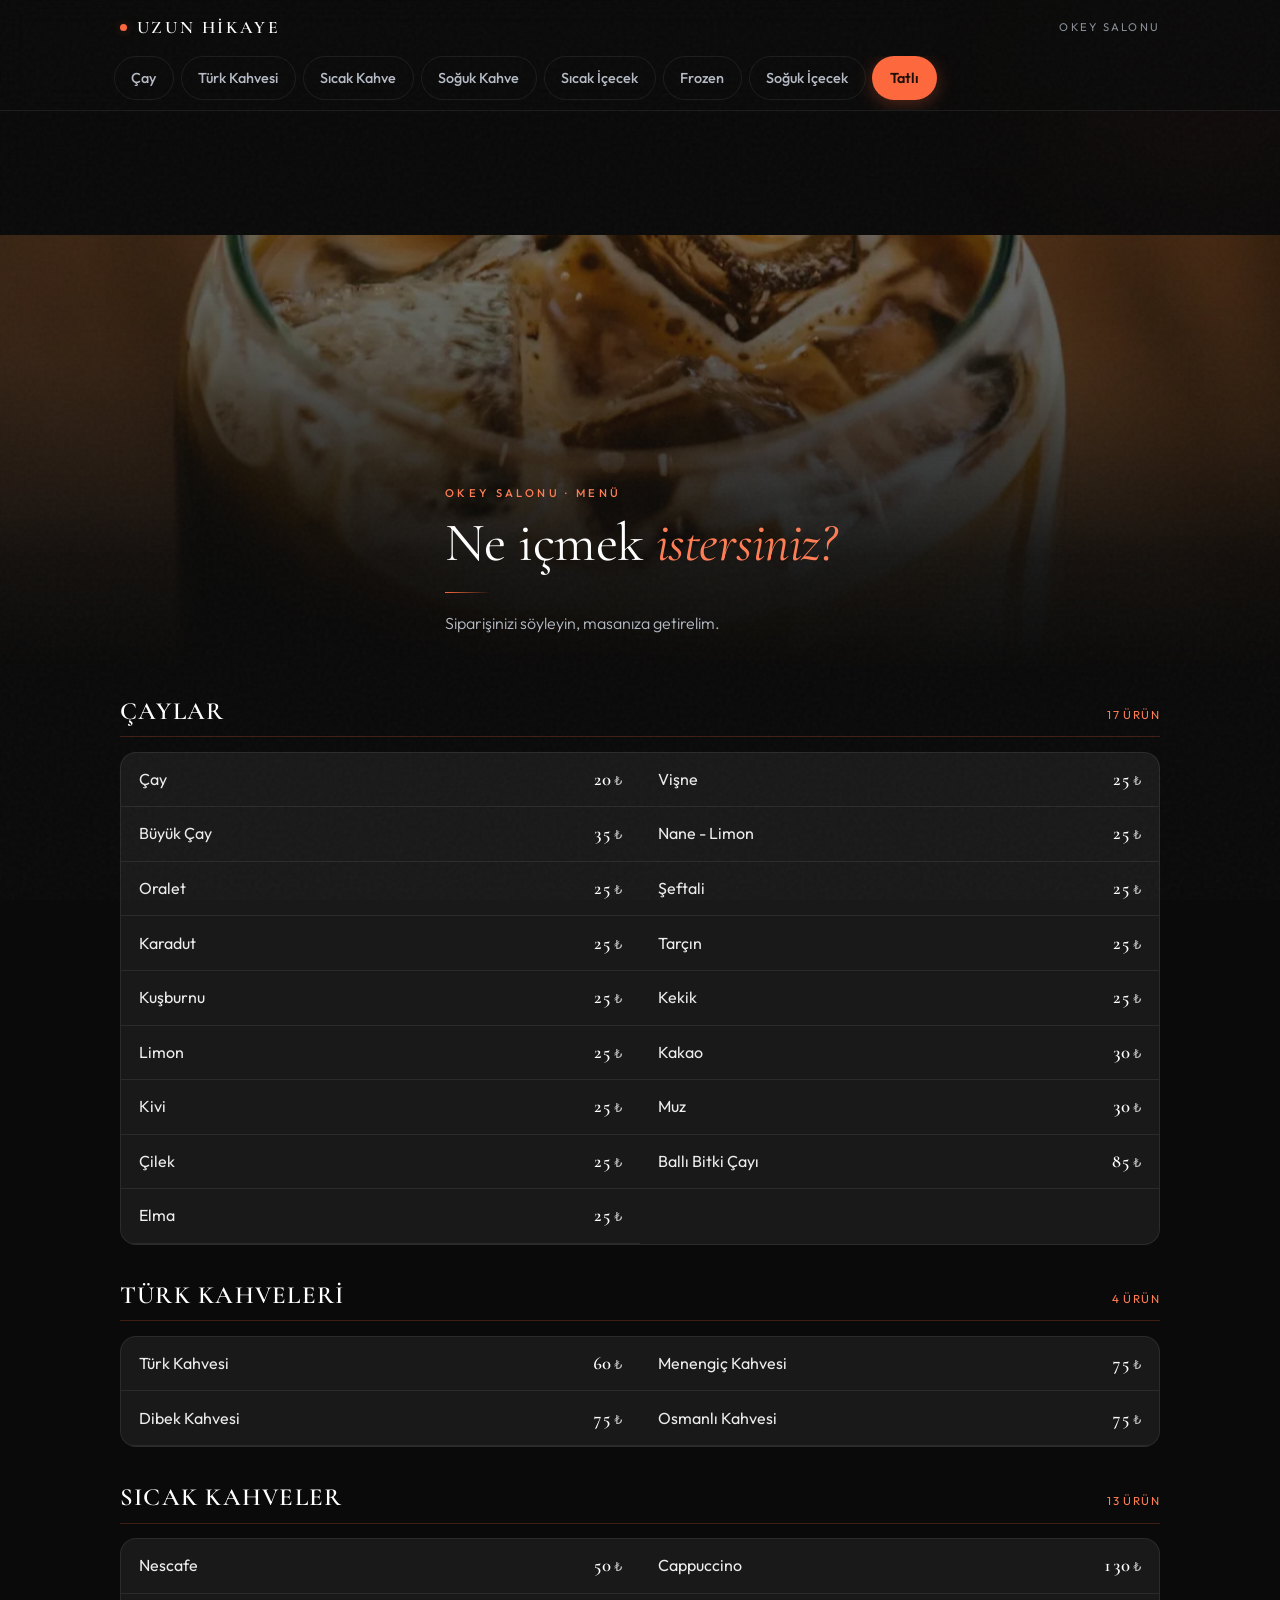
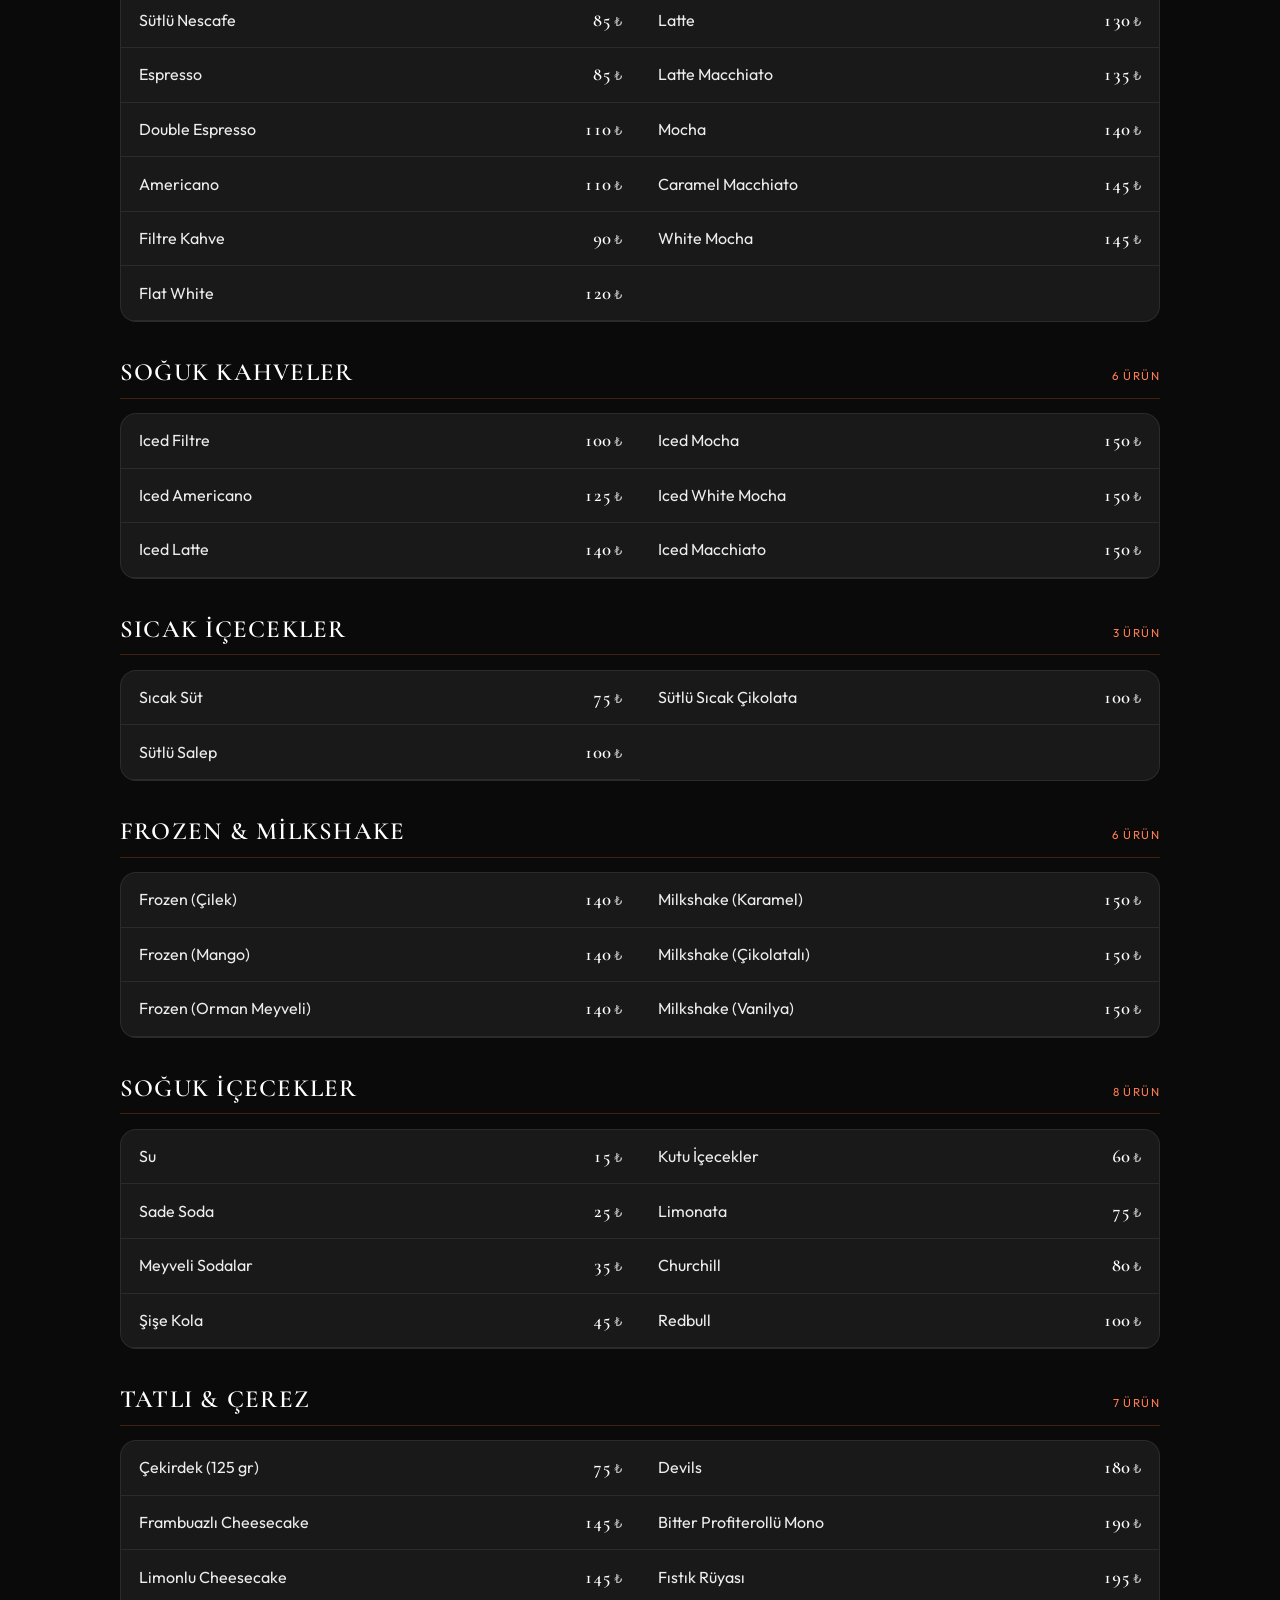
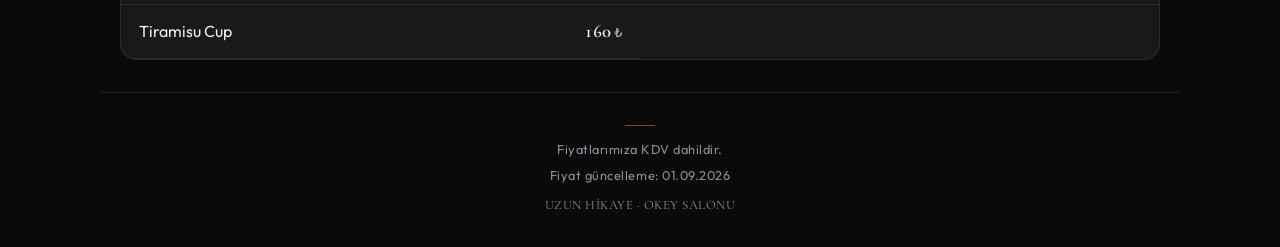
==== index.html @ c8052c1b "feat: menü verisi, mobil düzeltmeler ve QR yönlendirme katmanı - 01.09.2026 tarihli menü panosundaki" ====
<!DOCTYPE html>
<html lang="tr">
<head>
  <meta charset="UTF-8" />
  <meta name="viewport" content="width=device-width, initial-scale=1.0, viewport-fit=cover" />
  <meta name="theme-color" content="#0a0a0a" />
  <meta name="description" content="Uzun Hikaye Okey Salonu — çay, kahve, soğuk içecek ve tatlı menüsü." />
  <title>Uzun Hikaye — Menü</title>

  <link rel="preconnect" href="https://fonts.googleapis.com" />
  <link rel="preconnect" href="https://fonts.gstatic.com" crossorigin />
  <link href="https://fonts.googleapis.com/css2?family=Cormorant+Garamond:ital,wght@0,400;0,600;1,400&family=Outfit:wght@300;400;500;600&display=swap" rel="stylesheet" />
  <link rel="stylesheet" href="css/style.css" />

  <!-- Hero görselini erken çek: LCP. Telefonda küçük dosya insin. -->
  <link rel="preload" as="image" href="assets/images/hero-sm.webp" type="image/webp"
        media="(max-width: 600px)" />
  <link rel="preload" as="image" href="assets/images/hero.webp" type="image/webp"
        media="(min-width: 601px)" />
  <link rel="preload" as="fetch" href="data/menu.json" crossorigin />
</head>
<body>

  <div class="loader" id="loader">
    <div class="loader-inner">
      <span class="loader-dot"></span>
      <span class="loader-text">Uzun Hikaye</span>
    </div>
  </div>

  <div class="grain" aria-hidden="true"></div>
  <div class="glow" aria-hidden="true"></div>

  <!-- Header + sekmeler tek sticky blok: tek backdrop-filter katmanı -->
  <div class="nav" id="nav">
    <header class="header">
      <div class="header-brand">
        <span class="header-dot" aria-hidden="true"></span>
        <span class="header-name" id="salon-name">Uzun Hikaye</span>
      </div>
      <span class="header-label" id="salon-tag">Menü</span>
    </header>

    <nav class="tabs-track" id="tabs-track" aria-label="Menü kategorileri">
      <div class="tabs" id="tabs" role="tablist">
        <span class="tabs-indicator" id="tabs-indicator" aria-hidden="true"></span>
      </div>
    </nav>
  </div>

  <section class="hero" id="hero">
    <div class="hero-bg-wrap">
      <div class="hero-bg" id="hero-bg"></div>
    </div>
    <div class="hero-overlay" aria-hidden="true"></div>

    <div class="hero-content">
      <p class="hero-eyebrow anim-fade-up" style="--d:0.05s">İçecek Menüsü</p>
      <h1 class="hero-title anim-fade-up" id="hero-title" style="--d:0.15s">
        Ne içmek <em>istersiniz?</em>
      </h1>
      <div class="hero-rule anim-fade-up" style="--d:0.25s" aria-hidden="true"></div>
      <p class="hero-sub anim-fade-up" id="hero-sub" style="--d:0.32s">
        Siparişinizi söyleyin, masanıza getirelim.
      </p>
    </div>
  </section>

  <main class="menu" id="menu">
    <div class="state">
      <span class="state-spinner" aria-hidden="true"></span>
      Menü yükleniyor…
    </div>
  </main>

  <noscript>
    <p class="noscript">
      Menüyü görmek için tarayıcınızda JavaScript'in açık olması gerekiyor.
    </p>
  </noscript>

  <footer class="footer">
    <div class="footer-line" aria-hidden="true"></div>
    <p id="footer-kdv">Fiyatlarımıza KDV dahildir.</p>
    <p id="footer-date"></p>
    <p class="footer-brand">Uzun Hikaye · Okey Salonu</p>
  </footer>

  <button class="to-top" id="to-top" type="button" aria-label="Menünün başına dön">
    <svg width="18" height="18" viewBox="0 0 16 16" fill="none" aria-hidden="true">
      <path d="M8 13V3M4 7l4-4 4 4" stroke="currentColor" stroke-width="1.6"
            stroke-linecap="round" stroke-linejoin="round"/>
    </svg>
  </button>

  <script src="js/app.js"></script>
</body>
</html>
---- css/style.css ----
:root {
  /* Marka — fiziksel menüdeki turuncu */
  --accent: #fe683c;
  --accent-strong: #ff7d55;
  --accent-soft: rgba(254, 104, 60, 0.14);
  --accent-glow: rgba(254, 104, 60, 0.3);

  --bg: #0a0a0a;
  --bg-elevated: #141414;
  --bg-card: #191919;
  --bg-card-hover: #212121;

  /* Kontrast: tümü --bg üzerinde 4.5:1 üstü */
  --text-primary: #ffffff;
  --text-secondary: #b6bcc6;
  --text-muted: #8a9099;

  --border: rgba(254, 104, 60, 0.22);
  --border-subtle: rgba(255, 255, 255, 0.08);

  --nav-height: 108px; /* header + tab bar, tek sticky blok */
  --safe-top: env(safe-area-inset-top, 0px);
  --safe-bottom: env(safe-area-inset-bottom, 0px);
  --safe-left: env(safe-area-inset-left, 0px);
  --safe-right: env(safe-area-inset-right, 0px);

  --font-display: "Cormorant Garamond", Georgia, serif;
  --font-body: "Outfit", system-ui, -apple-system, sans-serif;

  --ease-out: cubic-bezier(0.22, 1, 0.36, 1);
  --ease-spring: cubic-bezier(0.34, 1.4, 0.64, 1);

  /* z-index ölçeği */
  --z-glow: 0;
  --z-content: 1;
  --z-nav: 50;
  --z-grain: 60;
  --z-loader: 100;
}

*,
*::before,
*::after {
  box-sizing: border-box;
  margin: 0;
  padding: 0;
}

html {
  scroll-behavior: smooth;
  -webkit-text-size-adjust: 100%;
}

body {
  font-family: var(--font-body);
  background: var(--bg);
  color: var(--text-primary);
  min-height: 100dvh;
  font-size: 1rem;
  line-height: 1.6;
  -webkit-font-smoothing: antialiased;
  overflow-x: hidden;
  /* Gri tap flash yerine kendi :active durumumuz */
  -webkit-tap-highlight-color: transparent;
}

img {
  display: block;
  max-width: 100%;
}

:focus-visible {
  outline: 2px solid var(--accent-strong);
  outline-offset: 3px;
  border-radius: 6px;
}

/* ── Doku ── */
.grain {
  position: fixed;
  inset: 0;
  z-index: var(--z-grain);
  pointer-events: none;
  opacity: 0.03;
  background-image: url("data:image/svg+xml,%3Csvg viewBox='0 0 256 256' xmlns='http://www.w3.org/2000/svg'%3E%3Cfilter id='n'%3E%3CfeTurbulence type='fractalNoise' baseFrequency='0.85' numOctaves='4' stitchTiles='stitch'/%3E%3C/filter%3E%3Crect width='100%25' height='100%25' filter='url(%23n)'/%3E%3C/svg%3E");
}

/* Tek sabit parıltı — sonsuz animasyon yok (pil) */
.glow {
  position: fixed;
  z-index: var(--z-glow);
  width: 300px;
  height: 300px;
  top: -90px;
  right: -70px;
  border-radius: 50%;
  filter: blur(90px);
  background: var(--accent-glow);
  opacity: 0.22;
  pointer-events: none;
}

/* ── Açılış ── */
.loader {
  position: fixed;
  inset: 0;
  z-index: var(--z-loader);
  display: grid;
  place-items: center;
  background: var(--bg);
  transition: opacity 0.35s var(--ease-out), visibility 0.35s;
}

.loader-inner {
  display: flex;
  flex-direction: column;
  align-items: center;
  gap: 0.85rem;
}

.loader-dot {
  width: 8px;
  height: 8px;
  border-radius: 50%;
  background: var(--accent);
  animation: pulse 1.1s ease-in-out infinite;
}

.loader-text {
  font-family: var(--font-display);
  font-size: 1.05rem;
  letter-spacing: 0.22em;
  text-transform: uppercase;
  color: var(--text-secondary);
}

@keyframes pulse {
  0%, 100% { opacity: 0.35; transform: scale(0.85); }
  50%      { opacity: 1;    transform: scale(1); }
}

body.loaded .loader {
  opacity: 0;
  visibility: hidden;
  pointer-events: none;
}

/* ── Giriş animasyonları ── */
.anim-fade-up {
  opacity: 0;
  transform: translateY(14px);
  animation: fadeUp 0.7s var(--ease-out) forwards;
  animation-delay: var(--d, 0s);
}

@keyframes fadeUp {
  to { opacity: 1; transform: none; }
}

.reveal {
  opacity: 0;
  transform: translateY(20px);
  transition: opacity 0.5s var(--ease-out), transform 0.5s var(--ease-out);
}

.reveal.visible {
  opacity: 1;
  transform: none;
}

/* ── Sticky navigasyon (header + sekmeler tek blok, tek blur) ── */
.nav {
  position: sticky;
  top: 0;
  z-index: var(--z-nav);
  background: rgba(10, 10, 10, 0.9);
  backdrop-filter: blur(14px);
  -webkit-backdrop-filter: blur(14px);
  border-bottom: 1px solid var(--border-subtle);
  padding-top: var(--safe-top);
}

.header {
  display: flex;
  align-items: center;
  justify-content: space-between;
  gap: 0.75rem;
  height: 56px;
  padding: 0 calc(1.25rem + var(--safe-left)) 0 calc(1.25rem + var(--safe-right));
}

.header-brand {
  display: flex;
  align-items: center;
  gap: 0.6rem;
  min-width: 0;
}

.header-dot {
  flex-shrink: 0;
  width: 7px;
  height: 7px;
  border-radius: 50%;
  background: var(--accent);
  box-shadow: 0 0 10px var(--accent-glow);
}

.header-name {
  font-family: var(--font-display);
  font-size: 1.1rem;
  font-weight: 600;
  letter-spacing: 0.15em;
  text-transform: uppercase;
  white-space: nowrap;
  overflow: hidden;
  text-overflow: ellipsis;
}

.header-label {
  flex-shrink: 0;
  font-size: 0.7rem;
  letter-spacing: 0.2em;
  text-transform: uppercase;
  color: var(--text-muted);
}

/* ── Kategori sekmeleri ── */
.tabs-track {
  position: relative;
}

/* Kaydırılabilir olduğunu belli eden kenar solmaları */
.tabs-track::before,
.tabs-track::after {
  content: "";
  position: absolute;
  top: 0;
  bottom: 0;
  width: 28px;
  pointer-events: none;
  z-index: 2;
  transition: opacity 0.25s;
}

.tabs-track::before {
  left: 0;
  background: linear-gradient(90deg, rgba(10, 10, 10, 0.95), transparent);
  opacity: 0;
}

.tabs-track::after {
  right: 0;
  background: linear-gradient(270deg, rgba(10, 10, 10, 0.95), transparent);
}

.tabs-track[data-at-start="false"]::before { opacity: 1; }
.tabs-track[data-at-end="true"]::after     { opacity: 0; }

.tabs {
  position: relative;
  display: flex;
  gap: 0.4rem;
  overflow-x: auto;
  scrollbar-width: none;
  -ms-overflow-style: none;
  scroll-behavior: smooth;
  padding: 0 calc(0.85rem + var(--safe-left)) 0.6rem calc(0.85rem + var(--safe-right));
}

.tabs::-webkit-scrollbar {
  display: none;
}

.tabs-indicator {
  position: absolute;
  left: 0;
  top: 0;
  border-radius: 999px;
  background: var(--accent);
  box-shadow: 0 4px 18px var(--accent-glow);
  opacity: 0;
  pointer-events: none;
  transition: transform 0.35s var(--ease-spring), width 0.35s var(--ease-spring),
    opacity 0.2s;
}

.tabs-indicator.ready {
  opacity: 1;
}

.tab {
  position: relative;
  z-index: 1;
  flex-shrink: 0;
  /* Dokunma hedefi 44px */
  min-height: 44px;
  padding: 0 1.05rem;
  border: 1px solid var(--border-subtle);
  border-radius: 999px;
  background: transparent;
  color: var(--text-secondary);
  font-family: inherit;
  font-size: 0.9rem;
  font-weight: 500;
  white-space: nowrap;
  cursor: pointer;
  transition: color 0.2s, border-color 0.2s;
}

.tab.active {
  color: #1a0d07;
  font-weight: 600;
  border-color: transparent;
}

.tab:active {
  transform: scale(0.97);
}

@media (hover: hover) {
  .tab:hover:not(.active) {
    color: var(--text-primary);
    border-color: var(--border);
  }
}

/* ── Hero ── */
.hero {
  position: relative;
  min-height: 58dvh;
  display: flex;
  flex-direction: column;
  justify-content: flex-end;
  overflow: hidden;
}

.hero-bg-wrap {
  position: absolute;
  inset: 0;
  overflow: hidden;
}

.hero-bg {
  position: absolute;
  inset: -12% 0 0 0;
  background-size: cover;
  background-position: center 30%;
  transform: scale(1.06);
  will-change: transform;
}

.hero-overlay {
  position: absolute;
  inset: 0;
  background: linear-gradient(
    180deg,
    rgba(10, 10, 10, 0.4) 0%,
    rgba(10, 10, 10, 0.6) 45%,
    rgba(10, 10, 10, 0.93) 80%,
    var(--bg) 100%
  );
}

.hero-content {
  position: relative;
  z-index: var(--z-content);
  padding: 0 calc(1.5rem + var(--safe-left)) 2rem calc(1.5rem + var(--safe-right));
}

.hero-eyebrow {
  font-size: 0.7rem;
  font-weight: 500;
  letter-spacing: 0.3em;
  text-transform: uppercase;
  color: var(--accent-strong);
  margin-bottom: 0.7rem;
}

.hero-title {
  font-family: var(--font-display);
  font-size: clamp(2.2rem, 8vw, 3.4rem);
  font-weight: 400;
  line-height: 1.08;
  letter-spacing: -0.01em;
  text-wrap: balance;
}

.hero-title em {
  font-style: italic;
  color: var(--accent-strong);
}

.hero-rule {
  width: 46px;
  height: 1px;
  background: linear-gradient(90deg, var(--accent), transparent);
  margin: 1.15rem 0;
}

.hero-sub {
  font-size: 1rem;
  font-weight: 300;
  color: var(--text-secondary);
  max-width: 34ch;
}

/* ── Menü ── */
.menu {
  position: relative;
  z-index: var(--z-content);
  padding: 1.75rem calc(1.25rem + var(--safe-left)) 2rem calc(1.25rem + var(--safe-right));
}

.section {
  scroll-margin-top: calc(var(--nav-height) + var(--safe-top) + 12px);
  margin-bottom: 2.25rem;
}

.section:last-child {
  margin-bottom: 0;
}

/* Uzak fotoğraf banner'ı yerine tipografik başlık */
.section-head {
  display: flex;
  align-items: baseline;
  gap: 0.75rem;
  margin-bottom: 0.9rem;
  padding-bottom: 0.7rem;
  border-bottom: 1px solid var(--border);
}

.section-title {
  font-family: var(--font-display);
  font-size: 1.55rem;
  font-weight: 600;
  letter-spacing: 0.05em;
  text-transform: uppercase;
  line-height: 1.15;
}

.section-meta {
  flex-shrink: 0;
  margin-left: auto;
  font-size: 0.72rem;
  letter-spacing: 0.12em;
  text-transform: uppercase;
  color: var(--accent-strong);
  white-space: nowrap;
}

.section-card {
  border-radius: 14px;
  background: var(--bg-card);
  border: 1px solid var(--border-subtle);
  overflow: hidden;
}

/* Ürün satırı: ad sarabilir, fiyat üst satıra sabit hizalı kalır */
.item {
  display: flex;
  align-items: flex-start;
  gap: 0.6rem;
  padding: 0.95rem 1.1rem;
  border-bottom: 1px solid var(--border-subtle);
  transition: background 0.2s;
}

.item:last-child {
  border-bottom: none;
}

.item-name {
  flex: 1 1 auto;
  min-width: 0;
  font-size: 1rem; /* 16px — mobil okunurluk */
  font-weight: 400;
  color: rgba(255, 255, 255, 0.92);
  line-height: 1.45;
  overflow-wrap: break-word;
}

.item-price {
  flex-shrink: 0;
  font-family: var(--font-display);
  font-size: 1.15rem;
  font-weight: 600;
  color: var(--text-primary);
  line-height: 1.25;
  white-space: nowrap;
  font-variant-numeric: tabular-nums;
}

.item-price::after {
  content: " ₺";
  font-family: var(--font-body);
  font-size: 0.8rem;
  font-weight: 400;
  opacity: 0.72;
}

@media (hover: hover) {
  .item:hover {
    background: var(--bg-card-hover);
  }
}

/* ── Footer (artık sabit değil — ekranı yemiyor) ── */
.footer {
  position: relative;
  z-index: var(--z-content);
  padding: 2rem calc(1.5rem + var(--safe-left)) calc(2rem + var(--safe-bottom))
    calc(1.5rem + var(--safe-right));
  text-align: center;
  border-top: 1px solid var(--border-subtle);
}

.footer-line {
  width: 30px;
  height: 1px;
  background: var(--accent);
  margin: 0 auto 0.8rem;
  opacity: 0.55;
}

.footer p {
  font-size: 0.8rem;
  letter-spacing: 0.04em;
  color: var(--text-muted);
}

.footer p + p {
  margin-top: 0.3rem;
}

.footer-brand {
  margin-top: 0.6rem !important;
  font-family: var(--font-display);
  font-size: 0.9rem;
  letter-spacing: 0.16em;
  text-transform: uppercase;
  color: var(--text-secondary);
}

/* ── Başa dön ── */
.to-top {
  position: fixed;
  right: calc(1rem + var(--safe-right));
  bottom: calc(1rem + var(--safe-bottom));
  z-index: var(--z-nav);
  display: grid;
  place-items: center;
  width: 46px;
  height: 46px;
  border: 1px solid var(--border);
  border-radius: 50%;
  background: rgba(20, 20, 20, 0.92);
  backdrop-filter: blur(8px);
  -webkit-backdrop-filter: blur(8px);
  color: var(--accent-strong);
  cursor: pointer;
  opacity: 0;
  visibility: hidden;
  transform: translateY(8px);
  transition: opacity 0.25s var(--ease-out), transform 0.25s var(--ease-out),
    visibility 0.25s;
}

.to-top.visible {
  opacity: 1;
  visibility: visible;
  transform: none;
}

.to-top:active {
  transform: scale(0.94);
}

/* ── Durum / hata ── */
.state {
  display: flex;
  flex-direction: column;
  align-items: center;
  justify-content: center;
  gap: 1rem;
  min-height: 40dvh;
  color: var(--text-secondary);
  font-size: 0.95rem;
  text-align: center;
}

.state-spinner {
  width: 24px;
  height: 24px;
  border: 2px solid var(--border-subtle);
  border-top-color: var(--accent);
  border-radius: 50%;
  animation: spin 0.8s linear infinite;
}

@keyframes spin {
  to { transform: rotate(360deg); }
}

.state.error {
  gap: 0.7rem;
  max-width: 42ch;
  margin: 0 auto;
  padding: 1.5rem 1.25rem;
  border: 1px solid var(--border);
  border-radius: 14px;
  background: var(--bg-card);
  color: var(--text-secondary);
  line-height: 1.6;
}

.state.error strong {
  font-size: 1.05rem;
  font-weight: 500;
  color: var(--accent-strong);
}

.state.error code {
  padding: 0.1em 0.4em;
  border-radius: 4px;
  background: rgba(255, 255, 255, 0.07);
  font-family: ui-monospace, monospace;
  font-size: 0.88em;
  color: var(--text-primary);
}

.state.error .error-note {
  font-size: 0.85rem;
  color: var(--text-muted);
}

.noscript {
  margin: 2rem 1.5rem;
  padding: 1rem 1.25rem;
  border: 1px solid var(--border);
  border-radius: 12px;
  color: var(--text-secondary);
  font-size: 0.95rem;
  text-align: center;
}

/* ── Yönlendirme sayfası (go.html) ── */
.go-page {
  position: relative;
  z-index: var(--z-content);
  min-height: 100dvh;
  display: flex;
  flex-direction: column;
  align-items: center;
  justify-content: center;
  gap: 0.9rem;
  padding: 2rem calc(1.5rem + var(--safe-left)) calc(2rem + var(--safe-bottom))
    calc(1.5rem + var(--safe-right));
  text-align: center;
}

.go-dot {
  width: 9px;
  height: 9px;
  border-radius: 50%;
  background: var(--accent);
  box-shadow: 0 0 14px var(--accent-glow);
  animation: pulse 1.1s ease-in-out infinite;
}

.go-page.go-closed .go-dot {
  animation: none;
  opacity: 0.4;
}

.go-page h1 {
  font-family: var(--font-display);
  font-size: 1.9rem;
  font-weight: 600;
  letter-spacing: 0.14em;
  text-transform: uppercase;
}

.go-page h1 span {
  color: var(--accent-strong);
  font-style: italic;
}

.go-page p {
  font-size: 0.95rem;
  font-weight: 300;
  color: var(--text-secondary);
  max-width: 34ch;
}

.go-link {
  display: inline-grid;
  place-items: center;
  min-height: 44px;
  margin-top: 0.4rem;
  padding: 0 1.6rem;
  border: 1px solid var(--border);
  border-radius: 999px;
  color: var(--accent-strong);
  font-size: 0.95rem;
  font-weight: 500;
  text-decoration: none;
  transition: background 0.2s, color 0.2s;
}

.go-link:active {
  transform: scale(0.97);
}

@media (hover: hover) {
  .go-link:hover {
    background: var(--accent);
    color: #1a0d07;
  }
}

/* ── QR sayfası ── */
.qr-page {
  min-height: 100dvh;
  display: flex;
  flex-direction: column;
  align-items: center;
  justify-content: center;
  gap: 1.4rem;
  padding: 2rem calc(1.5rem + var(--safe-left)) calc(2rem + var(--safe-bottom))
    calc(1.5rem + var(--safe-right));
  text-align: center;
  position: relative;
  z-index: var(--z-content);
}

.qr-page h1 {
  font-family: var(--font-display);
  font-size: 2rem;
  letter-spacing: 0.12em;
  text-transform: uppercase;
}

.qr-page h1 span {
  color: var(--accent-strong);
  font-style: italic;
}

.qr-page p {
  font-size: 0.95rem;
  font-weight: 300;
  color: var(--text-secondary);
  max-width: 36ch;
}

.qr-box {
  padding: 1.25rem;
  background: #fff;
  border-radius: 18px;
  box-shadow: 0 24px 60px rgba(0, 0, 0, 0.5), 0 0 0 1px rgba(254, 104, 60, 0.15);
}

.qr-page code {
  padding: 0.1em 0.4em;
  border-radius: 4px;
  background: rgba(255, 255, 255, 0.07);
  font-family: ui-monospace, monospace;
  font-size: 0.88em;
  color: var(--text-primary);
}

.qr-field {
  width: 100%;
  max-width: 380px;
  text-align: left;
}

.qr-field label {
  display: block;
  margin-bottom: 0.4rem;
  font-size: 0.75rem;
  letter-spacing: 0.14em;
  text-transform: uppercase;
  color: var(--text-muted);
}

.qr-field input {
  width: 100%;
  min-height: 44px;
  padding: 0 0.9rem;
  border: 1px solid var(--border-subtle);
  border-radius: 10px;
  background: var(--bg-card);
  color: var(--text-primary);
  font-family: inherit;
  font-size: 1rem; /* 16px: iOS'ta odaklanınca sayfayı yakınlaştırmasın */
  transition: border-color 0.2s;
}

.qr-field input:focus {
  border-color: var(--accent);
}

.qr-hint {
  margin-top: 0.45rem;
  font-size: 0.8rem !important;
  color: var(--text-muted);
  max-width: none !important;
}

.qr-hint-warn {
  color: var(--accent-strong);
}

.qr-warn {
  margin-top: 0.5rem;
  font-size: 0.8rem !important;
  color: var(--text-muted);
  max-width: 38ch !important;
}

.qr-download {
  min-height: 44px;
  padding: 0 1.5rem;
  border: 1px solid var(--border);
  border-radius: 999px;
  background: transparent;
  color: var(--accent-strong);
  font-family: inherit;
  font-size: 0.9rem;
  font-weight: 500;
  cursor: pointer;
  transition: background 0.2s, color 0.2s;
}

@media (hover: hover) {
  .qr-download:hover {
    background: var(--accent);
    color: #1a0d07;
  }
}

/* ── Küçük telefonlar (iPhone SE ≈ 375px ve altı) ── */
@media (max-width: 380px) {
  /* Gövde metni 16px kalır; yer kenar boşluğundan kazanılır */
  .item {
    padding: 0.85rem 0.85rem;
  }

  .menu {
    padding-left: calc(0.9rem + var(--safe-left));
    padding-right: calc(0.9rem + var(--safe-right));
  }

  .item-price {
    font-size: 1.05rem;
  }

  .section-title {
    font-size: 1.35rem;
  }

  .tab {
    font-size: 0.85rem;
    padding: 0 0.9rem;
  }
}

/* ── Yatay telefon: hero ekranı yutmasın ── */
@media (max-height: 480px) and (orientation: landscape) {
  .hero {
    min-height: auto;
    padding-top: 3rem;
  }

  .hero-rule {
    margin: 0.7rem 0;
  }
}

/* ── Tablet ── */
@media (min-width: 640px) {
  .hero {
    min-height: 62dvh;
  }

  .hero-content,
  .menu,
  .footer,
  .nav > * {
    max-width: 720px;
    margin-inline: auto;
  }

  .section-card {
    border-radius: 16px;
  }
}

/* ── Masaüstü: 64 ürünü iki kolona yay ── */
@media (min-width: 1024px) {
  .hero-content,
  .footer,
  .nav > * {
    max-width: 1080px;
  }

  .menu {
    max-width: 1080px;
  }

  .section-card {
    columns: 2;
    column-gap: 0;
  }

  .item {
    break-inside: avoid;
  }

  /* Kolon sınırında çift kenarlık olmasın */
  .section-card .item:last-child {
    border-bottom: 1px solid var(--border-subtle);
  }
}

/* ── Hareket azaltma ── */
@media (prefers-reduced-motion: reduce) {
  html {
    scroll-behavior: auto;
  }

  *,
  *::before,
  *::after {
    animation-duration: 0.01ms !important;
    animation-iteration-count: 1 !important;
    transition-duration: 0.01ms !important;
  }

  .anim-fade-up,
  .reveal {
    opacity: 1 !important;
    transform: none !important;
  }

  .hero-bg {
    transform: none !important;
  }
}

/* ── Baskı: menüyü kâğıda dökmek isterse ── */
@media print {
  .nav, .hero, .to-top, .grain, .glow, .loader { display: none !important; }

  body {
    background: #fff;
    color: #000;
  }

  .section-card {
    background: none;
    border-color: #ccc;
  }

  .item-name,
  .item-price {
    color: #000;
  }

  .section {
    break-inside: avoid;
  }
}
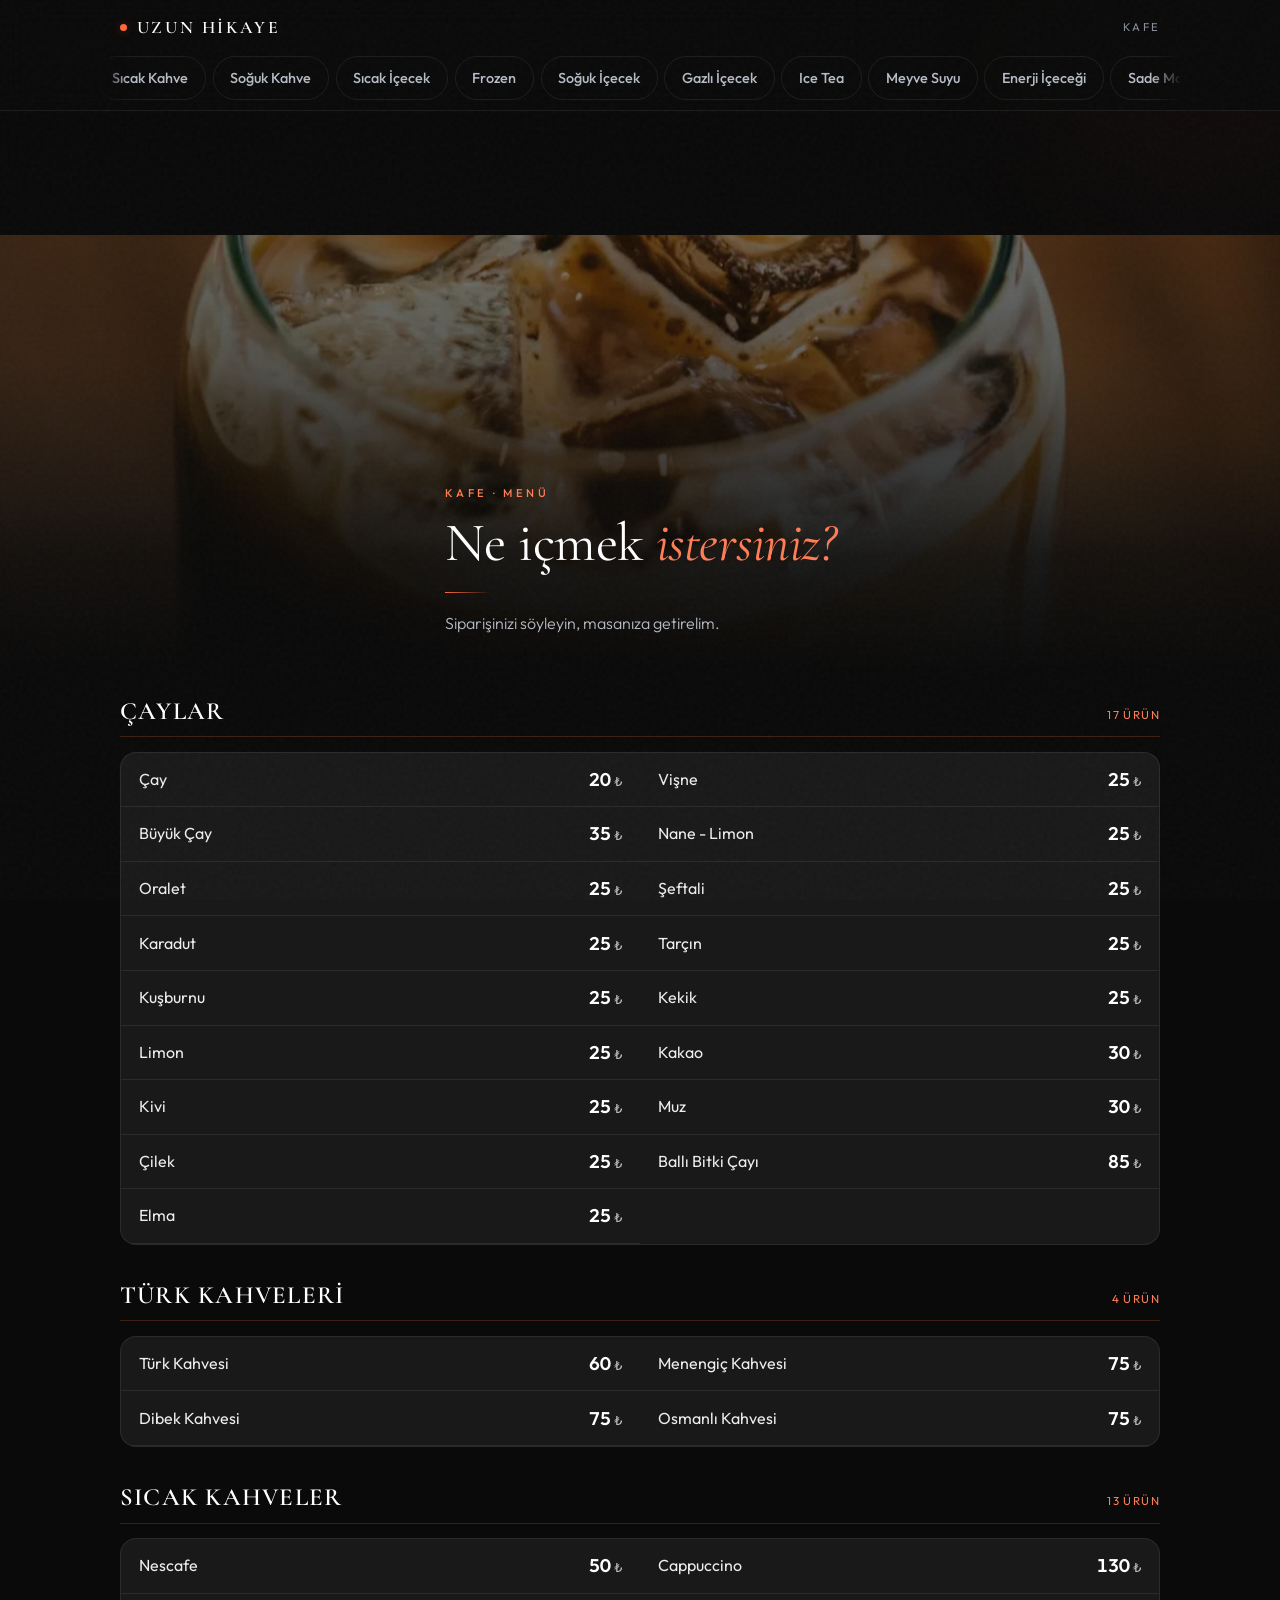
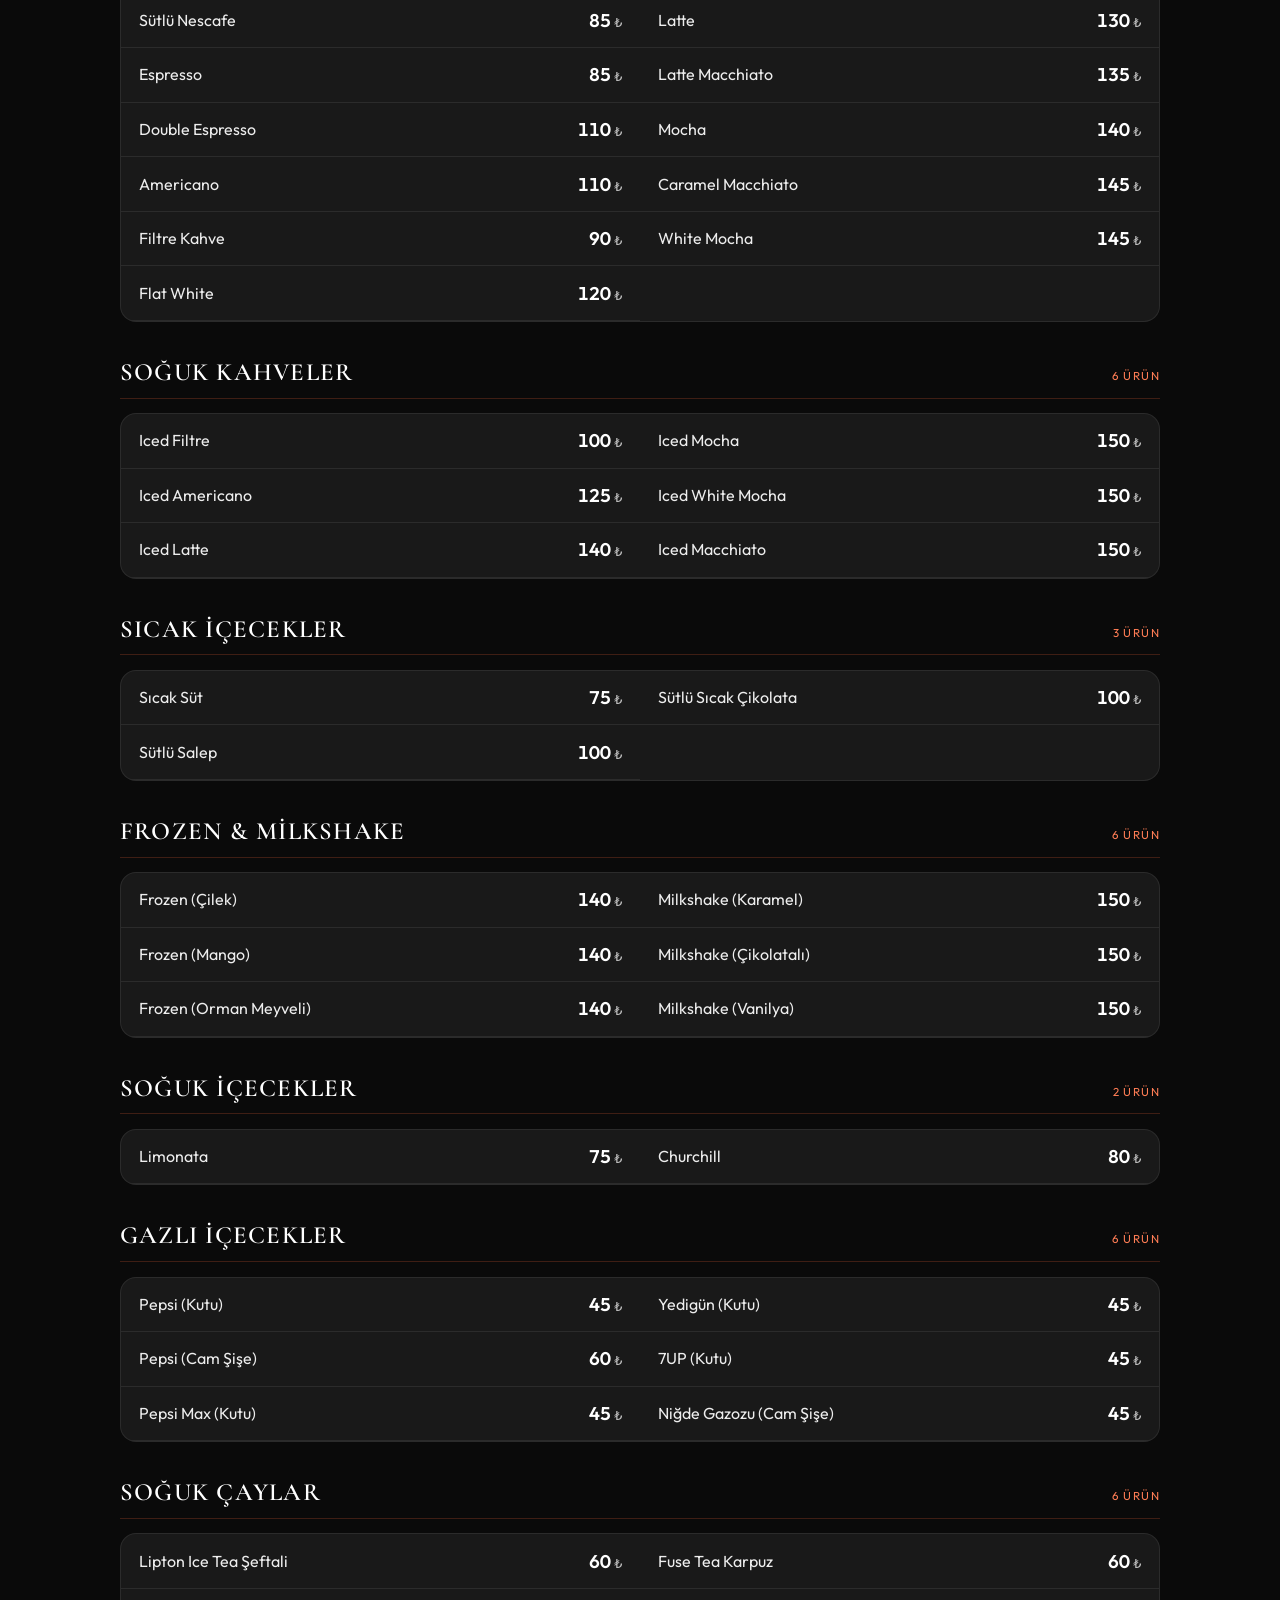
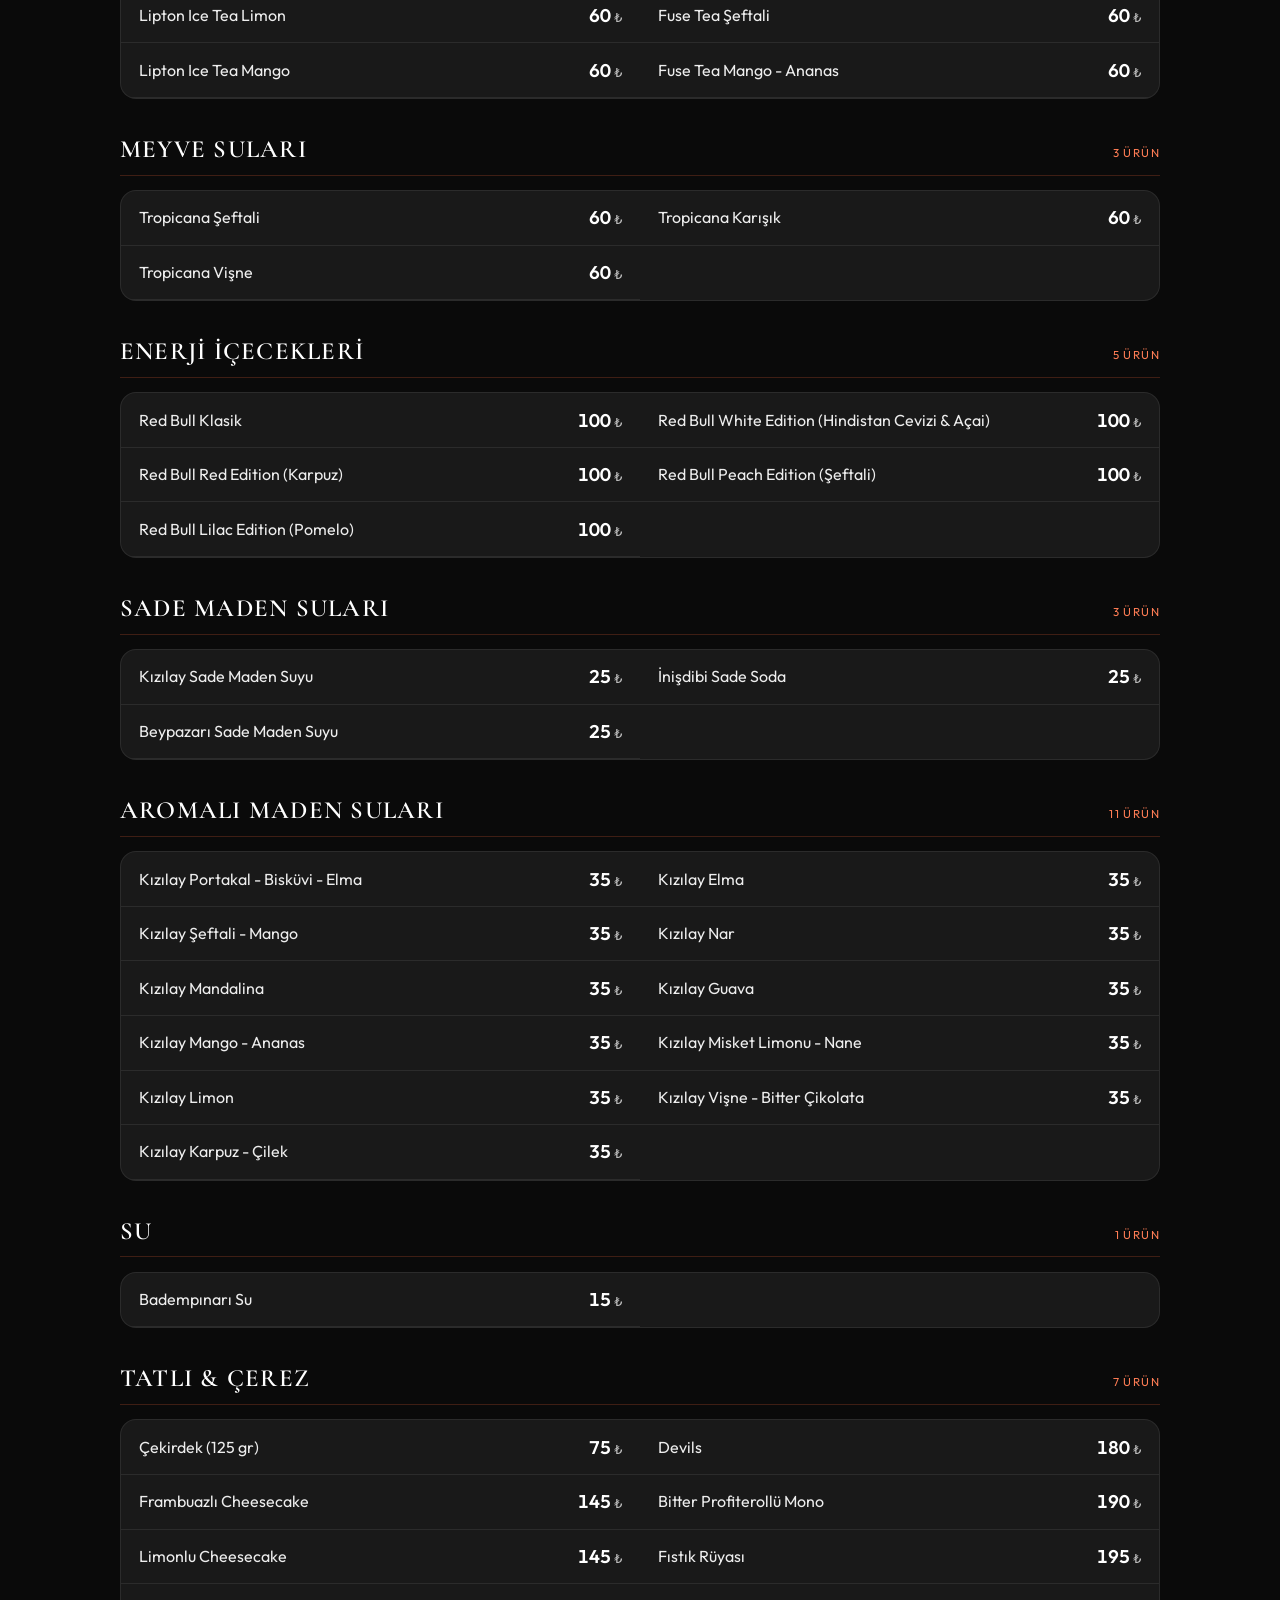
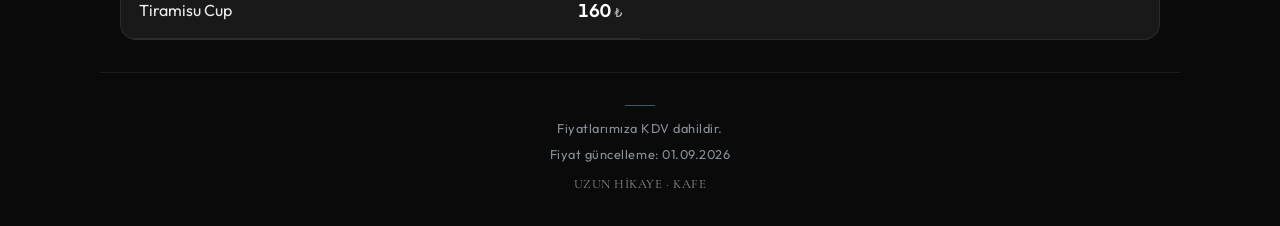
==== commit 50418b4f: "Menü genişletildi, kafe markası netleştirildi, fiyat fontu düzeltildi - Yeni içecek kategorileri ekl" ====
--- a/index.html
+++ b/index.html
@@ -4,7 +4,7 @@
   <meta charset="UTF-8" />
   <meta name="viewport" content="width=device-width, initial-scale=1.0, viewport-fit=cover" />
   <meta name="theme-color" content="#0a0a0a" />
-  <meta name="description" content="Uzun Hikaye Okey Salonu — çay, kahve, soğuk içecek ve tatlı menüsü." />
+  <meta name="description" content="Uzun Hikaye Kafe — çay, kahve, soğuk içecek ve tatlı menüsü." />
   <title>Uzun Hikaye — Menü</title>
 
   <link rel="preconnect" href="https://fonts.googleapis.com" />
@@ -83,7 +83,7 @@
     <div class="footer-line" aria-hidden="true"></div>
     <p id="footer-kdv">Fiyatlarımıza KDV dahildir.</p>
     <p id="footer-date"></p>
-    <p class="footer-brand">Uzun Hikaye · Okey Salonu</p>
+    <p class="footer-brand">Uzun Hikaye · Kafe</p>
   </footer>
 
   <button class="to-top" id="to-top" type="button" aria-label="Menünün başına dön">
--- a/css/style.css
+++ b/css/style.css
@@ -482,7 +482,7 @@
 
 .item-price {
   flex-shrink: 0;
-  font-family: var(--font-display);
+  font-family: var(--font-body);
   font-size: 1.15rem;
   font-weight: 600;
   color: var(--text-primary);
@@ -644,81 +644,6 @@
   text-align: center;
 }
 
-/* ── Yönlendirme sayfası (go.html) ── */
-.go-page {
-  position: relative;
-  z-index: var(--z-content);
-  min-height: 100dvh;
-  display: flex;
-  flex-direction: column;
-  align-items: center;
-  justify-content: center;
-  gap: 0.9rem;
-  padding: 2rem calc(1.5rem + var(--safe-left)) calc(2rem + var(--safe-bottom))
-    calc(1.5rem + var(--safe-right));
-  text-align: center;
-}
-
-.go-dot {
-  width: 9px;
-  height: 9px;
-  border-radius: 50%;
-  background: var(--accent);
-  box-shadow: 0 0 14px var(--accent-glow);
-  animation: pulse 1.1s ease-in-out infinite;
-}
-
-.go-page.go-closed .go-dot {
-  animation: none;
-  opacity: 0.4;
-}
-
-.go-page h1 {
-  font-family: var(--font-display);
-  font-size: 1.9rem;
-  font-weight: 600;
-  letter-spacing: 0.14em;
-  text-transform: uppercase;
-}
-
-.go-page h1 span {
-  color: var(--accent-strong);
-  font-style: italic;
-}
-
-.go-page p {
-  font-size: 0.95rem;
-  font-weight: 300;
-  color: var(--text-secondary);
-  max-width: 34ch;
-}
-
-.go-link {
-  display: inline-grid;
-  place-items: center;
-  min-height: 44px;
-  margin-top: 0.4rem;
-  padding: 0 1.6rem;
-  border: 1px solid var(--border);
-  border-radius: 999px;
-  color: var(--accent-strong);
-  font-size: 0.95rem;
-  font-weight: 500;
-  text-decoration: none;
-  transition: background 0.2s, color 0.2s;
-}
-
-.go-link:active {
-  transform: scale(0.97);
-}
-
-@media (hover: hover) {
-  .go-link:hover {
-    background: var(--accent);
-    color: #1a0d07;
-  }
-}
-
 /* ── QR sayfası ── */
 .qr-page {
   min-height: 100dvh;
@@ -769,47 +694,13 @@
   color: var(--text-primary);
 }
 
-.qr-field {
-  width: 100%;
-  max-width: 380px;
-  text-align: left;
-}
-
-.qr-field label {
-  display: block;
-  margin-bottom: 0.4rem;
-  font-size: 0.75rem;
-  letter-spacing: 0.14em;
-  text-transform: uppercase;
-  color: var(--text-muted);
-}
-
-.qr-field input {
-  width: 100%;
-  min-height: 44px;
-  padding: 0 0.9rem;
-  border: 1px solid var(--border-subtle);
-  border-radius: 10px;
-  background: var(--bg-card);
-  color: var(--text-primary);
-  font-family: inherit;
-  font-size: 1rem; /* 16px: iOS'ta odaklanınca sayfayı yakınlaştırmasın */
-  transition: border-color 0.2s;
-}
-
-.qr-field input:focus {
-  border-color: var(--accent);
-}
-
-.qr-hint {
-  margin-top: 0.45rem;
-  font-size: 0.8rem !important;
-  color: var(--text-muted);
+.qr-url {
+  font-size: 0.85rem;
+  color: var(--text-secondary);
+  /* Sadece sigmazsa kir; ortadan bolunmus adres okunmuyor */
+  overflow-wrap: anywhere;
   max-width: none !important;
-}
-
-.qr-hint-warn {
-  color: var(--accent-strong);
+  font-family: ui-monospace, monospace;
 }
 
 .qr-warn {
